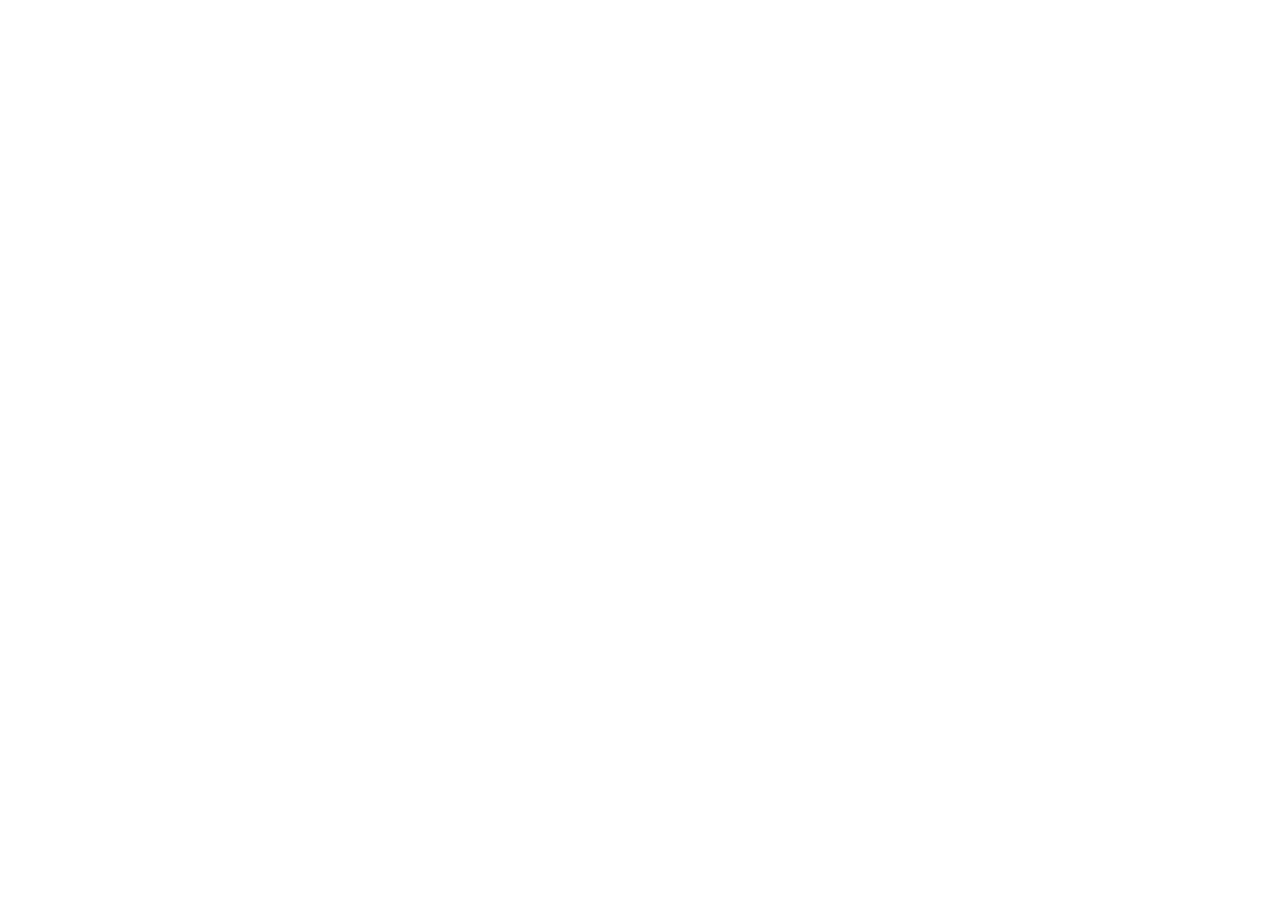
==== favoritter.html @ ee74a76b "HTML og CSS oprettet" ====
<!DOCTYPE html>
<html lang="en">

<head>
	<meta charset="UTF-8" />
	<meta name="viewport" content="width=device-width, initial-scale=1.0" />
	<title>MadGlad | Favoritter</title>
	<link rel="stylesheet" href="./assets/css/style.css" />
	<link rel="stylesheet" href="./assets/css/favoritter.css" />
	<script src="./assets/js/app.js" defer></script>
</head>

<body>

</body>

</html>
---- assets/css/style.css ----
* {
    box-sizing: border-box;
}

body {
    margin: 0;
}

/* Variable */

/* Farver */
:root {
    --darkGreen: #33522A;
    --lightGreen: #b5d2ac;
    --grey: #f0f0f0;
    --black: #000000;
    --white: #ffffff;
}


/* Layout */
:root {
    --smSpacer: 10px;
    --mdSpacer: 20px;
    --lgSpacer: 40px;
}

/* Font */
* {
    font-family: 'Arial', sans-serif;
}
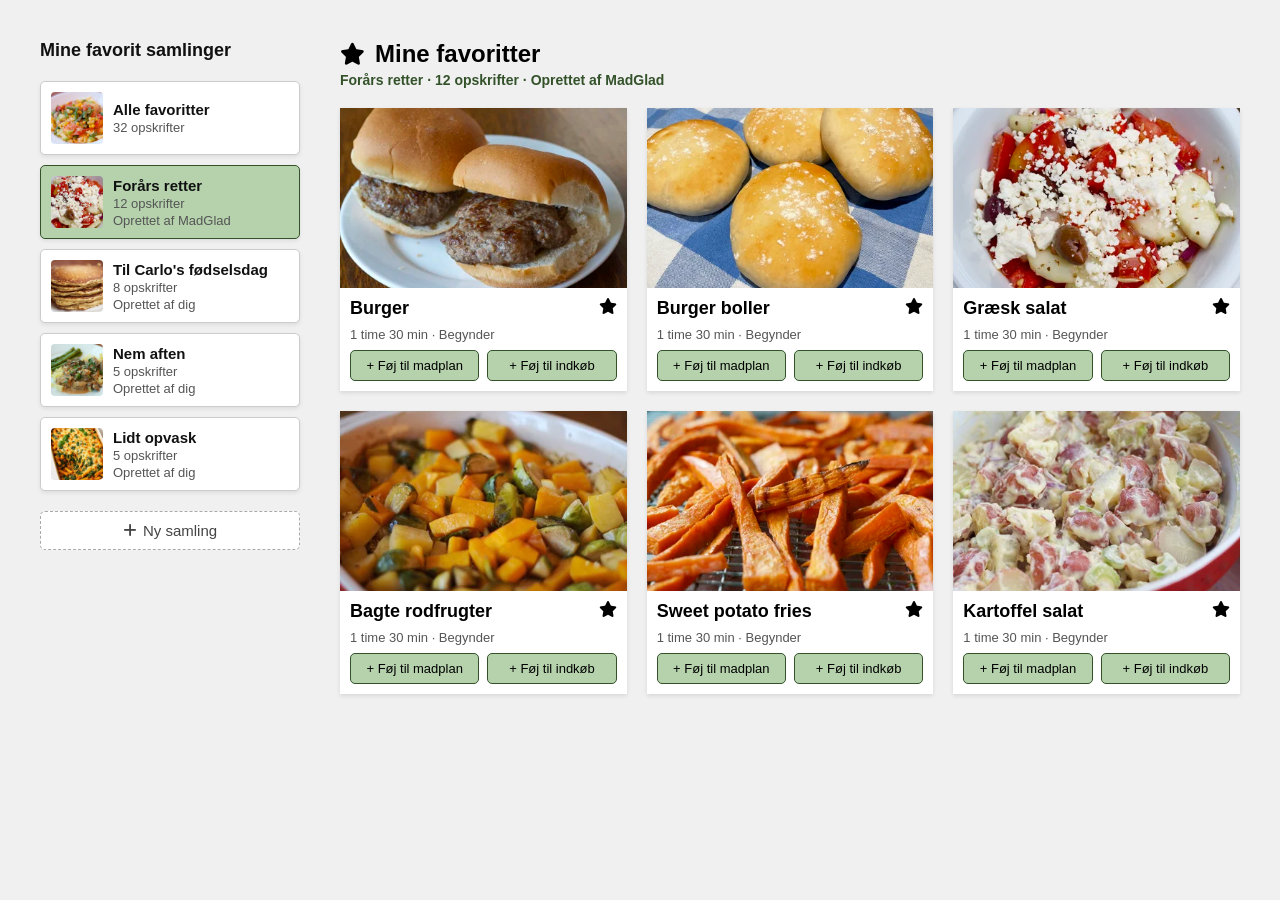
==== commit 1a8436b6: "Favoritter minus header og footer" ====
--- a/favoritter.html
+++ b/favoritter.html
@@ -5,13 +5,192 @@
 	<meta charset="UTF-8" />
 	<meta name="viewport" content="width=device-width, initial-scale=1.0" />
 	<title>MadGlad | Favoritter</title>
+
 	<link rel="stylesheet" href="./assets/css/style.css" />
 	<link rel="stylesheet" href="./assets/css/favoritter.css" />
+
+	<link rel="stylesheet" href="https://cdnjs.cloudflare.com/ajax/libs/font-awesome/6.5.0/css/all.min.css">
+
 	<script src="./assets/js/app.js" defer></script>
 </head>
 
 <body>
 
+	<main class="favoritter-page">
+
+		<!-- ───────── SIDEBAR ───────── -->
+		<aside class="sidebar">
+			<h2>Mine favorit samlinger</h2>
+
+			<div class="samling-list">
+
+				<div class="samling-card">
+					<img src="./assets/img/pasta-primavera.webp" alt="Pasta primavera" />
+					<div class="samling-info">
+						<h3>Alle favoritter</h3>
+						<p>32 opskrifter</p>
+					</div>
+				</div>
+
+				<div class="samling-card active">
+					<img src="./assets/img/greek-salad.webp" alt="Græsk salat" />
+					<div class="samling-info">
+						<h3>Forårs retter</h3>
+						<p>12 opskrifter</p>
+						<p>Oprettet af MadGlad</p>
+					</div>
+				</div>
+
+				<div class="samling-card">
+					<img src="./assets/img/low-carb-oatmeal-pancakes.webp" alt="Pandekager" />
+					<div class="samling-info">
+						<h3>Til Carlo's fødselsdag</h3>
+						<p>8 opskrifter</p>
+						<p>Oprettet af dig</p>
+					</div>
+				</div>
+
+				<div class="samling-card">
+					<img src="./assets/img/beef-stroganoff.webp" alt="Bøf stroganoff" />
+					<div class="samling-info">
+						<h3>Nem aften</h3>
+						<p>5 opskrifter</p>
+						<p>Oprettet af dig</p>
+					</div>
+				</div>
+
+				<div class="samling-card">
+					<img src="./assets/img/baked-spinach-ziti.webp" alt="Bagt pasta med spinat" />
+					<div class="samling-info">
+						<h3>Lidt opvask</h3>
+						<p>5 opskrifter</p>
+						<p>Oprettet af dig</p>
+					</div>
+				</div>
+
+				<div class="ny-samling">
+					<i class="fa-solid fa-plus"></i> Ny samling
+				</div>
+
+			</div>
+		</aside>
+
+		<!-- favoritter -->
+		<section class="main-content">
+
+			<div class="favorit-header">
+				<i class="fa-solid fa-star"></i>
+				<h2>Mine favoritter</h2>
+			</div>
+
+			<p class="samling-meta">
+				Forårs retter · 12 opskrifter · Oprettet af MadGlad
+			</p>
+
+
+			<div class="favorit-grid">
+
+				<article class="fav-card">
+					<img class="fav-card-img" src="./assets/img/stove-top-burgers.webp" alt="Burger">
+					<div class="fav-card-body">
+
+						<div class="fav-card-top">
+							<h3>Burger</h3>
+							<i class="fa-solid fa-star fav-star"></i>
+						</div>
+
+						<p class="fav-card-time">1 time 30 min · Begynder</p>
+
+						<div class="fav-card-actions">
+							<button class="fav-btn">+ Føj til madplan</button>
+							<button class="fav-btn">+ Føj til indkøb</button>
+						</div>
+
+					</div>
+				</article>
+
+				<article class="fav-card">
+					<img class="fav-card-img" src="./assets/img/fluffy-burger-buns.webp" alt="Burger boller">
+					<div class="fav-card-body">
+						<div class="fav-card-top">
+							<h3>Burger boller</h3>
+							<i class="fa-solid fa-star fav-star"></i>
+						</div>
+						<p class="fav-card-time">1 time 30 min · Begynder</p>
+						<div class="fav-card-actions">
+							<button class="fav-btn">+ Føj til madplan</button>
+							<button class="fav-btn">+ Føj til indkøb</button>
+						</div>
+					</div>
+				</article>
+
+				<article class="fav-card">
+					<img class="fav-card-img" src="./assets/img/greek-salad.webp" alt="Græsk salat">
+					<div class="fav-card-body">
+						<div class="fav-card-top">
+							<h3>Græsk salat</h3>
+							<i class="fa-solid fa-star fav-star"></i>
+						</div>
+						<p class="fav-card-time">1 time 30 min · Begynder</p>
+						<div class="fav-card-actions">
+							<button class="fav-btn">+ Føj til madplan</button>
+							<button class="fav-btn">+ Føj til indkøb</button>
+						</div>
+					</div>
+				</article>
+
+				<article class="fav-card">
+					<img class="fav-card-img" src="./assets/img/roasted-root-vegetables.webp" alt="Bagte rodfrugter">
+					<div class="fav-card-body">
+						<div class="fav-card-top">
+							<h3>Bagte rodfrugter</h3>
+							<i class="fa-solid fa-star fav-star"></i>
+						</div>
+						<p class="fav-card-time">1 time 30 min · Begynder</p>
+						<div class="fav-card-actions">
+							<button class="fav-btn">+ Føj til madplan</button>
+							<button class="fav-btn">+ Føj til indkøb</button>
+						</div>
+					</div>
+				</article>
+
+				<article class="fav-card">
+					<img class="fav-card-img" src="./assets/img/sweet-potato-fries.webp" alt="Sweet potato fries">
+					<div class="fav-card-body">
+						<div class="fav-card-top">
+							<h3>Sweet potato fries</h3>
+							<i class="fa-solid fa-star fav-star"></i>
+						</div>
+						<p class="fav-card-time">1 time 30 min · Begynder</p>
+						<div class="fav-card-actions">
+							<button class="fav-btn">+ Føj til madplan</button>
+							<button class="fav-btn">+ Føj til indkøb</button>
+						</div>
+					</div>
+				</article>
+
+				<article class="fav-card">
+					<img class="fav-card-img" src="./assets/img/potato-salad.webp" alt="Kartoffel salat">
+					<div class="fav-card-body">
+						<div class="fav-card-top">
+							<h3>Kartoffel salat</h3>
+							<i class="fa-solid fa-star fav-star"></i>
+						</div>
+						<p class="fav-card-time">1 time 30 min · Begynder</p>
+						<div class="fav-card-actions">
+							<button class="fav-btn">+ Føj til madplan</button>
+							<button class="fav-btn">+ Føj til indkøb</button>
+						</div>
+					</div>
+				</article>
+
+			</div>
+			<!-- GRID SLUT -->
+
+		</section>
+
+	</main>
+
 </body>
 
 </html>
--- a/assets/css/style.css
+++ b/assets/css/style.css
@@ -6,7 +6,7 @@
     margin: 0;
 }
 
-/* Variable */
+/* Global styling */
 
 /* Farver */
 :root {
@@ -15,6 +15,8 @@
     --grey: #f0f0f0;
     --black: #000000;
     --white: #ffffff;
+
+    background-color: var(--grey);
 }
 
 
@@ -25,7 +27,144 @@
     --lgSpacer: 40px;
 }
 
-/* Font */
+/* Font*/
 * {
     font-family: 'Arial', sans-serif;
+}
+
+
+
+
+/* Global navigation */
+nav {
+    display: flex;
+    justify-content: space-between;
+    align-items: center;
+    padding: var(--mdSpacer);
+    background-color: var(--darkGreen);
+    z-index: 1000;
+    position: sticky;
+    top: 0;
+
+    * {
+        color: var(--white);
+    }
+
+    ul,
+    div {
+        list-style: none;
+        display: flex;
+        align-items: center;
+        gap: var(--mdSpacer);
+        margin: 0;
+        padding: 0;
+
+        a {
+            color: var(--white);
+            text-decoration: none;
+
+        }
+
+        a:hover {
+            color: var(--lightGreen);
+            transition: color 0.3s ease;
+
+        }
+
+        a i {
+            color: inherit;
+            /* https://www.w3schools.com/cssref/css_inherit.php */
+            /* Gør sådan at ikonerne også skifter farve samtidig med teksten */
+        }
+
+
+        .logo {
+            font-weight: bold;
+            font-size: 1.5rem;
+        }
+
+        .fa-solid {
+            font-size: 0.75rem;
+        }
+
+        input {
+            padding: var(--smSpacer);
+            border: none;
+            border-radius: 20px;
+            width: 300px;
+        }
+
+    }
+
+
+    /* Dropdown */
+    .dropdown {
+        position: relative;
+    }
+
+
+    /* Skjul drowdown som standard */
+    .dropdown-menu {
+        display: none;
+        position: absolute;
+        top: 100%;
+        background-color: var(--darkGreen);
+
+
+
+
+        li a {
+            display: block;
+            padding: 10px 15px;
+            color: var(--white);
+        }
+
+        li a:hover {
+            background-color: var(--lightGreen);
+            color: var(--black);
+
+        }
+    }
+
+
+    /* Aktiv dropdown*/
+    /* Når dropdown har class aktiv, så skal dropdown vises */
+    .dropdown.active .dropdown-menu {
+        display: block;
+    }
+}
+
+hr {
+    padding: 0;
+    margin: 0;
+}
+
+.opskrifter-menu {
+    min-width: 220px;
+}
+
+.min-side-menu {
+    right: 0;
+    left: auto;
+    min-width: none;
+}
+
+
+/* Søgefelt */
+.search-box {
+    position: relative;
+    display: flex;
+    align-items: center;
+
+    /* Iindsætter forstørrelsesglasset i søgefeltet */
+    i {
+        position: absolute;
+        right: 12px;
+        color: var(--black);
+    }
+
+    /* Input tekstfarve skal være sort */
+    input {
+        color: var(--black);
+    }
 }
--- a/assets/css/favoritter.css
+++ b/assets/css/favoritter.css
@@ -0,0 +1,239 @@
+* {
+    box-sizing: border-box;
+    font-family: Arial, sans-serif;
+}
+
+body {
+    margin: 0 40px;
+    background-color: #f0f0f0;
+}
+
+/* Variabler */
+:root {
+    --darkGreen: #33522A;
+    --lightGreen: #b5d2ac;
+    --grey: #f0f0f0;
+    --white: #ffffff;
+
+    --smSpacer: 10px;
+    --mdSpacer: 20px;
+    --lgSpacer: 40px;
+}
+
+/* Typography */
+p {
+    font-size: 16px;
+}
+
+h2 {
+    font-size: 24px;
+}
+
+h3 {
+    font-size: 18px;
+    margin: 0;
+}
+
+img {
+    max-width: 100%;
+    display: block;
+}
+
+/* layout */
+
+.favoritter-page {
+    display: grid;
+    grid-template-columns: 260px 1fr;
+    gap: var(--lgSpacer);
+    align-items: start;
+}
+
+/* sidebar samlinger */
+
+.sidebar {
+    padding-top: var(--lgSpacer);
+}
+
+.sidebar h2 {
+    font-size: 18px;
+    margin: 0 0 var(--mdSpacer) 0;
+    color: #111;
+}
+
+.samling-list {
+    display: flex;
+    flex-direction: column;
+    gap: var(--smSpacer);
+}
+
+.samling-card {
+    display: flex;
+    align-items: center;
+    gap: var(--smSpacer);
+    background: var(--white);
+    border: 1px solid #ccc;
+    border-radius: 5px;
+    padding: var(--smSpacer);
+    cursor: pointer;
+    box-shadow: 0 2px 4px rgba(0, 0, 0, 0.08);
+    transition: background 0.15s;
+}
+
+.samling-card:hover {
+    background: #e8f0e5;
+}
+
+.samling-card.active {
+    background: var(--lightGreen);
+    border-color: var(--darkGreen);
+}
+
+.samling-card img {
+    width: 52px;
+    height: 52px;
+    object-fit: cover;
+    border-radius: 4px;
+    flex-shrink: 0;
+}
+
+.samling-info {
+    display: flex;
+    flex-direction: column;
+    gap: 2px;
+}
+
+/* samling text */
+.samling-info h3 {
+    font-size: 15px;
+    color: #111;
+    margin: 0;
+}
+
+.samling-info p {
+    font-size: 13px;
+    color: #555;
+    margin: 0;
+}
+
+/* ny samling knap */
+.ny-samling {
+    display: flex;
+    align-items: center;
+    justify-content: center;
+    gap: 6px;
+    background: var(--white);
+    border: 1px dashed #aaa;
+    border-radius: 5px;
+    padding: var(--smSpacer);
+    cursor: pointer;
+    font-size: 15px;
+    color: #444;
+    margin-top: var(--smSpacer);
+    transition: background 0.15s, color 0.15s;
+}
+
+.ny-samling:hover {
+    background: #e8f0e5;
+    color: var(--darkGreen);
+}
+
+
+/* top favorit */
+
+.main-content {
+    min-width: 0;
+}
+
+.favorit-header {
+    display: flex;
+    align-items: center;
+    gap: 10px;
+    padding: var(--lgSpacer) 0 4px 0;
+}
+
+.favorit-header h2 {
+    margin: 0;
+    font-size: 24px;
+}
+
+.favorit-header i {
+    font-size: 22px;
+}
+
+.samling-meta {
+    font-size: 14px;
+    color: var(--darkGreen);
+    font-weight: bold;
+    margin: 0 0 var(--mdSpacer) 0;
+}
+
+
+/* favorit cards */
+
+.favorit-grid {
+    display: grid;
+    grid-template-columns: repeat(3, 1fr);
+    gap: var(--mdSpacer);
+}
+
+
+.fav-card {
+    background: var(--white);
+    overflow: hidden;
+    box-shadow: 0 2px 4px rgba(0, 0, 0, 0.1);
+    display: flex;
+    flex-direction: column;
+}
+
+.fav-card-img {
+    width: 100%;
+    height: 180px;
+    object-fit: cover;
+}
+
+.fav-card-body {
+    padding: var(--smSpacer);
+    display: flex;
+    flex-direction: column;
+    gap: 8px;
+    flex: 1;
+}
+
+.fav-card-top {
+    display: flex;
+    justify-content: space-between;
+    align-items: flex-start;
+}
+
+.fav-card-time {
+    font-size: 13px;
+    color: #555;
+    margin: 0;
+}
+
+.fav-star {
+    font-size: 16px;
+    cursor: pointer;
+}
+
+/* favorit buttons */
+.fav-card-actions {
+    display: flex;
+    gap: 8px;
+    margin-top: auto;
+}
+
+.fav-btn {
+    flex: 1;
+    padding: 7px 4px;
+    border-radius: 5px;
+    border: 1px solid var(--darkGreen);
+    background: var(--lightGreen);
+    font-size: 13px;
+    cursor: pointer;
+}
+
+.fav-btn:hover {
+    background: var(--darkGreen);
+    color: white;
+}
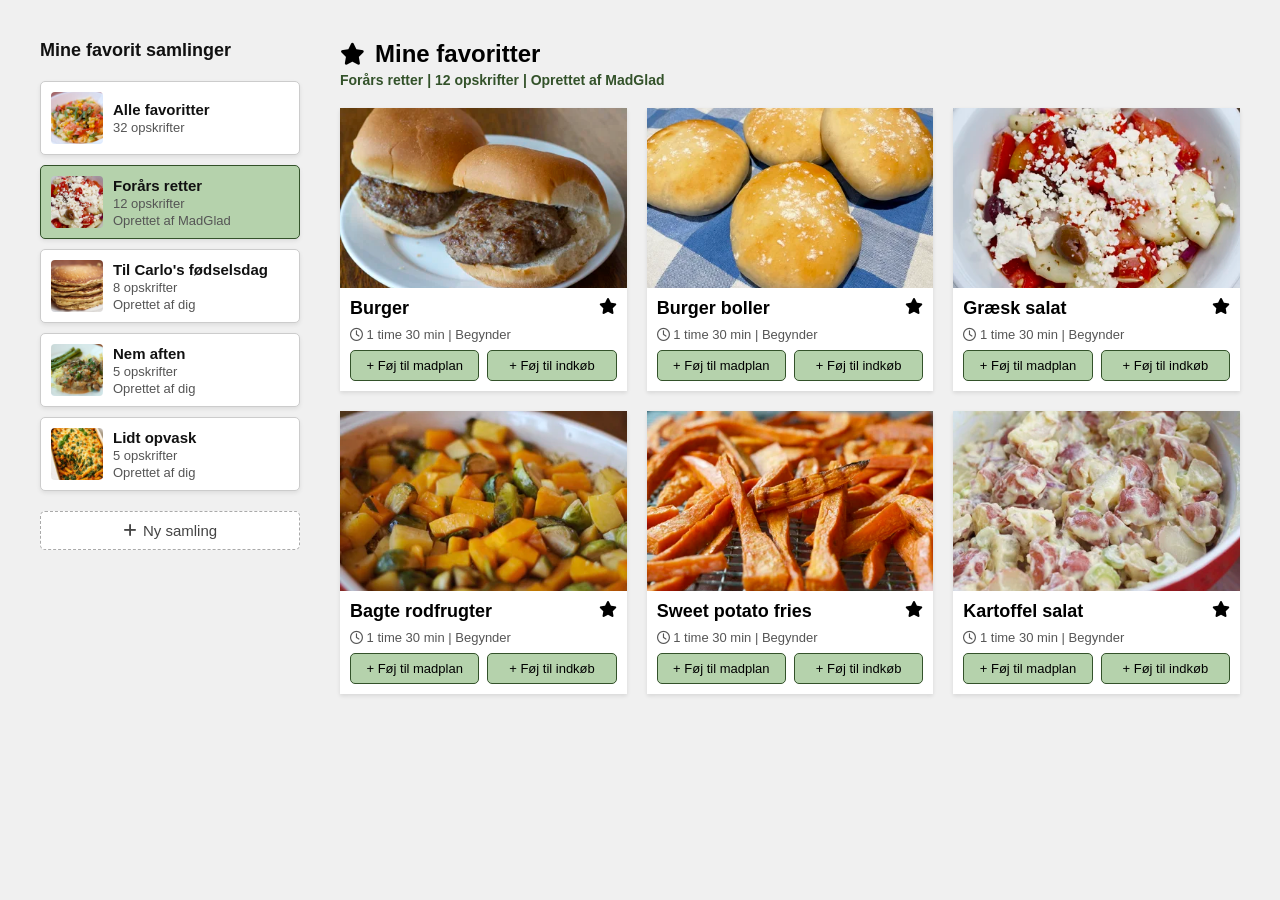
==== commit 5906fc38: "små ændringer" ====
--- a/favoritter.html
+++ b/favoritter.html
@@ -84,7 +84,7 @@
 			</div>
 
 			<p class="samling-meta">
-				Forårs retter · 12 opskrifter · Oprettet af MadGlad
+				Forårs retter | 12 opskrifter | Oprettet af MadGlad
 			</p>
 
 
@@ -99,7 +99,7 @@
 							<i class="fa-solid fa-star fav-star"></i>
 						</div>
 
-						<p class="fav-card-time">1 time 30 min · Begynder</p>
+						<p class="fav-card-time"><i class="fa-regular fa-clock"></i> 1 time 30 min | Begynder</p>
 
 						<div class="fav-card-actions">
 							<button class="fav-btn">+ Føj til madplan</button>
@@ -116,7 +116,7 @@
 							<h3>Burger boller</h3>
 							<i class="fa-solid fa-star fav-star"></i>
 						</div>
-						<p class="fav-card-time">1 time 30 min · Begynder</p>
+						<p class="fav-card-time"><i class="fa-regular fa-clock"></i> 1 time 30 min | Begynder</p>
 						<div class="fav-card-actions">
 							<button class="fav-btn">+ Føj til madplan</button>
 							<button class="fav-btn">+ Føj til indkøb</button>
@@ -131,7 +131,7 @@
 							<h3>Græsk salat</h3>
 							<i class="fa-solid fa-star fav-star"></i>
 						</div>
-						<p class="fav-card-time">1 time 30 min · Begynder</p>
+						<p class="fav-card-time"><i class="fa-regular fa-clock"></i> 1 time 30 min | Begynder</p>
 						<div class="fav-card-actions">
 							<button class="fav-btn">+ Føj til madplan</button>
 							<button class="fav-btn">+ Føj til indkøb</button>
@@ -146,7 +146,7 @@
 							<h3>Bagte rodfrugter</h3>
 							<i class="fa-solid fa-star fav-star"></i>
 						</div>
-						<p class="fav-card-time">1 time 30 min · Begynder</p>
+						<p class="fav-card-time"><i class="fa-regular fa-clock"></i> 1 time 30 min | Begynder</p>
 						<div class="fav-card-actions">
 							<button class="fav-btn">+ Føj til madplan</button>
 							<button class="fav-btn">+ Føj til indkøb</button>
@@ -161,7 +161,7 @@
 							<h3>Sweet potato fries</h3>
 							<i class="fa-solid fa-star fav-star"></i>
 						</div>
-						<p class="fav-card-time">1 time 30 min · Begynder</p>
+						<p class="fav-card-time"><i class="fa-regular fa-clock"></i> 1 time 30 min | Begynder</p>
 						<div class="fav-card-actions">
 							<button class="fav-btn">+ Føj til madplan</button>
 							<button class="fav-btn">+ Føj til indkøb</button>
@@ -176,7 +176,7 @@
 							<h3>Kartoffel salat</h3>
 							<i class="fa-solid fa-star fav-star"></i>
 						</div>
-						<p class="fav-card-time">1 time 30 min · Begynder</p>
+						<p class="fav-card-time"><i class="fa-regular fa-clock"></i> 1 time 30 min | Begynder</p>
 						<div class="fav-card-actions">
 							<button class="fav-btn">+ Føj til madplan</button>
 							<button class="fav-btn">+ Føj til indkøb</button>
@@ -185,7 +185,7 @@
 				</article>
 
 			</div>
-			<!-- GRID SLUT -->
+
 
 		</section>
 
--- a/assets/css/style.css
+++ b/assets/css/style.css
@@ -1,22 +1,36 @@
 * {
     box-sizing: border-box;
+    margin: 0;
 }
 
 body {
     margin: 0;
+    background-color: var(--grey);
 }
 
 /* Global styling */
 
-/* Farver */
 :root {
+    /* Farver */
     --darkGreen: #33522A;
     --lightGreen: #b5d2ac;
     --grey: #f0f0f0;
+    --shadowGrey: #888888;
     --black: #000000;
     --white: #ffffff;
 
+    /* Effekter */
+    --shadowCards: 4px 4px 8px var(--shadowGrey);
+    --shadowButton: 2px 2px 2px var(--shadowGrey);
+    --transitionHover: background-color 0.3s ease, color 0.3s ease, transform 0.3s ease;
+    --scaleHover: scale(1.05);
+
     background-color: var(--grey);
+
+    main a {
+        color: var(--black);
+        text-decoration: none;
+    }
 }
 
 
@@ -40,11 +54,12 @@
     display: flex;
     justify-content: space-between;
     align-items: center;
-    padding: var(--mdSpacer);
+    padding: var(--mdSpacer) var(--lgSpacer);
     background-color: var(--darkGreen);
     z-index: 1000;
     position: sticky;
     top: 0;
+    box-shadow: 0 2px 10px var(--black);
 
     * {
         color: var(--white);
@@ -67,7 +82,7 @@
 
         a:hover {
             color: var(--lightGreen);
-            transition: color 0.3s ease;
+            transition: background-color 0.3s ease, color 0.3s ease;
 
         }
 
@@ -97,11 +112,10 @@
     }
 
 
-    /* Dropdown */
+    /* Dropdown styling */
     .dropdown {
         position: relative;
     }
-
 
     /* Skjul drowdown som standard */
     .dropdown-menu {
@@ -110,22 +124,27 @@
         top: 100%;
         background-color: var(--darkGreen);
 
-
-
-
+        /* Linje mellem punkter i drop downs */
+        .dropdown-divider {
+            height: 1px;
+            background-color: var(--white);
+
+        }
+
+        /* Dropdown-elementer */
         li a {
             display: block;
-            padding: 10px 15px;
+            padding: var(--smSpacer);
             color: var(--white);
         }
 
+        /* Hover-effekt for dropdown-elementer */
         li a:hover {
             background-color: var(--lightGreen);
             color: var(--black);
 
         }
     }
-
 
     /* Aktiv dropdown*/
     /* Når dropdown har class aktiv, så skal dropdown vises */
@@ -134,20 +153,18 @@
     }
 }
 
-hr {
-    padding: 0;
-    margin: 0;
-}
-
+/* Opskrift dropdown */
 .opskrifter-menu {
     min-width: 220px;
 }
 
+/* Min side dropdown */
 .min-side-menu {
     right: 0;
     left: auto;
     min-width: none;
 }
+
 
 
 /* Søgefelt */
@@ -156,7 +173,7 @@
     display: flex;
     align-items: center;
 
-    /* Iindsætter forstørrelsesglasset i søgefeltet */
+    /* Indsætter forstørrelsesglasset i højre side af søgefeltet */
     i {
         position: absolute;
         right: 12px;
@@ -167,4 +184,47 @@
     input {
         color: var(--black);
     }
+}
+
+
+/* FOOTER */
+footer {
+    background-color: var(--darkGreen);
+    color: var(--white);
+    padding: var(--lgSpacer);
+    display: flex;
+    justify-content: space-between;
+    align-items: end;
+
+
+    .nyhedsbrev {
+        width: 400px;
+        display: flex;
+        flex-direction: column;
+        gap: var(--smSpacer);
+
+        input {
+            padding: var(--smSpacer);
+        }
+
+        .nyhedsbrev-btn {
+            background-color: var(--lightGreen);
+            width: 200px;
+            border: none;
+            border-radius: 8px;
+            font-weight: bold;
+            box-shadow: 2px 2px 4px var(--black);
+            cursor: pointer;
+        }
+
+        .nyhedsbrev-btn:hover {
+            transform: var(--scaleHover);
+            text-decoration: underline;
+        }
+    }
+
+    .socialMedia i {
+        color: var(--white);
+        font-size: 1.5rem;
+    }
 }
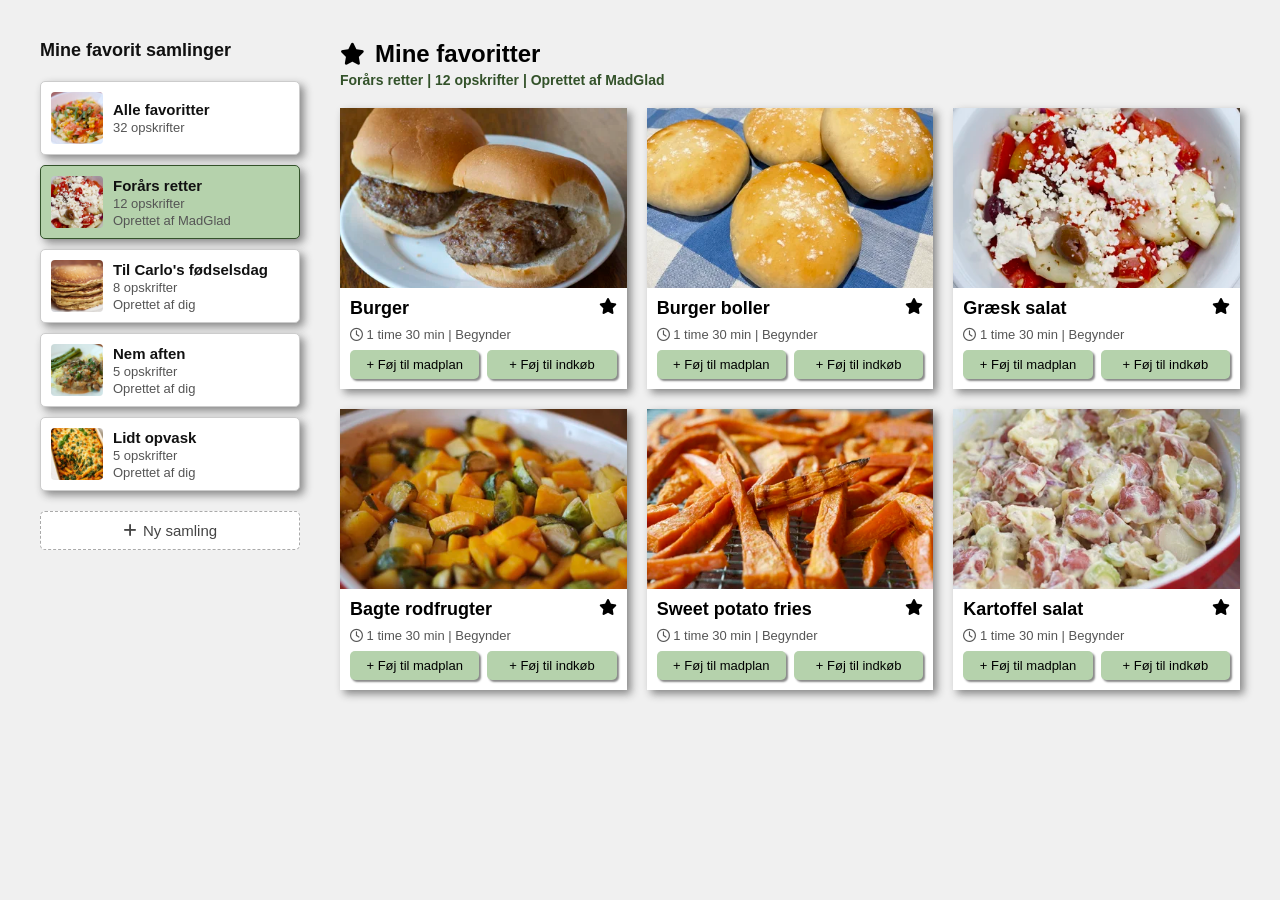
==== commit e589f7b8: "TEST Klikbare opskrifter, samt andre små ændringer" ====
--- a/favoritter.html
+++ b/favoritter.html
@@ -18,7 +18,7 @@
 
 	<main class="favoritter-page">
 
-		<!-- ───────── SIDEBAR ───────── -->
+		<!-- sidebar -->
 		<aside class="sidebar">
 			<h2>Mine favorit samlinger</h2>
 
@@ -87,28 +87,29 @@
 				Forårs retter | 12 opskrifter | Oprettet af MadGlad
 			</p>
 
-
-			<div class="favorit-grid">
-
-				<article class="fav-card">
-					<img class="fav-card-img" src="./assets/img/stove-top-burgers.webp" alt="Burger">
-					<div class="fav-card-body">
-
-						<div class="fav-card-top">
-							<h3>Burger</h3>
-							<i class="fa-solid fa-star fav-star"></i>
-						</div>
-
-						<p class="fav-card-time"><i class="fa-regular fa-clock"></i> 1 time 30 min | Begynder</p>
-
-						<div class="fav-card-actions">
-							<button class="fav-btn">+ Føj til madplan</button>
-							<button class="fav-btn">+ Føj til indkøb</button>
-						</div>
-
-					</div>
-				</article>
-
+			<a href="./opskrift.html" class="opskrift-card-favoritter">
+				<div class="favorit-grid">
+					<article class="fav-card">
+						<img class="fav-card-img" src="./assets/img/stove-top-burgers.webp" alt="Burger">
+						<div class="fav-card-body">
+
+							<div class="fav-card-top">
+								<h3>Burger</h3>
+								<i class="fa-solid fa-star fav-star"></i>
+							</div>
+
+							<p class="fav-card-time"><i class="fa-regular fa-clock"></i> 1 time 30 min | Begynder</p>
+
+							<div class="fav-card-actions">
+								<button class="fav-btn">+ Føj til madplan</button>
+								<button class="fav-btn">+ Føj til indkøb</button>
+							</div>
+
+						</div>
+					</article>
+			</a>
+
+			<a href="./opskrift.html" class="opskrift-card-favoritter">
 				<article class="fav-card">
 					<img class="fav-card-img" src="./assets/img/fluffy-burger-buns.webp" alt="Burger boller">
 					<div class="fav-card-body">
@@ -123,6 +124,8 @@
 						</div>
 					</div>
 				</article>
+			</a>
+			<a href="./opskrift.html" class="opskrift-card-favoritter">
 
 				<article class="fav-card">
 					<img class="fav-card-img" src="./assets/img/greek-salad.webp" alt="Græsk salat">
@@ -138,7 +141,9 @@
 						</div>
 					</div>
 				</article>
-
+			</a>
+
+			<a href="./opskrift.html" class="opskrift-card-favoritter">
 				<article class="fav-card">
 					<img class="fav-card-img" src="./assets/img/roasted-root-vegetables.webp" alt="Bagte rodfrugter">
 					<div class="fav-card-body">
@@ -153,6 +158,9 @@
 						</div>
 					</div>
 				</article>
+			</a>
+
+			<a href="./opskrift.html" class="opskrift-card-favoritter">
 
 				<article class="fav-card">
 					<img class="fav-card-img" src="./assets/img/sweet-potato-fries.webp" alt="Sweet potato fries">
@@ -168,6 +176,9 @@
 						</div>
 					</div>
 				</article>
+			</a>
+
+			<a href="./opskrift.html" class="opskrift-card-favoritter">
 
 				<article class="fav-card">
 					<img class="fav-card-img" src="./assets/img/potato-salad.webp" alt="Kartoffel salat">
@@ -184,11 +195,9 @@
 					</div>
 				</article>
 
-			</div>
-
-
+				</div>
+			</a>
 		</section>
-
 	</main>
 
 </body>
--- a/assets/css/favoritter.css
+++ b/assets/css/favoritter.css
@@ -75,12 +75,14 @@
     border-radius: 5px;
     padding: var(--smSpacer);
     cursor: pointer;
-    box-shadow: 0 2px 4px rgba(0, 0, 0, 0.08);
-    transition: background 0.15s;
+    box-shadow: var(--shadowCards);
+    transition: var(--transitionHover);
 }
 
 .samling-card:hover {
     background: #e8f0e5;
+    transform: var(--scaleHover);
+    transition: var(--transitionHover);
 }
 
 .samling-card.active {
@@ -176,13 +178,20 @@
     gap: var(--mdSpacer);
 }
 
+/* favorit card hover */
+.fav-card:hover {
+    transform: var(--scaleHover);
+    transition: var(--transitionHover);
+
+}
 
 .fav-card {
     background: var(--white);
     overflow: hidden;
-    box-shadow: 0 2px 4px rgba(0, 0, 0, 0.1);
-    display: flex;
-    flex-direction: column;
+    box-shadow: var(--shadowCards);
+    display: flex;
+    flex-direction: column;
+    cursor: pointer;
 }
 
 .fav-card-img {
@@ -221,16 +230,18 @@
     display: flex;
     gap: 8px;
     margin-top: auto;
+
 }
 
 .fav-btn {
     flex: 1;
     padding: 7px 4px;
     border-radius: 5px;
-    border: 1px solid var(--darkGreen);
+    box-shadow: var(--shadowButton);
     background: var(--lightGreen);
     font-size: 13px;
     cursor: pointer;
+    border: none;
 }
 
 .fav-btn:hover {
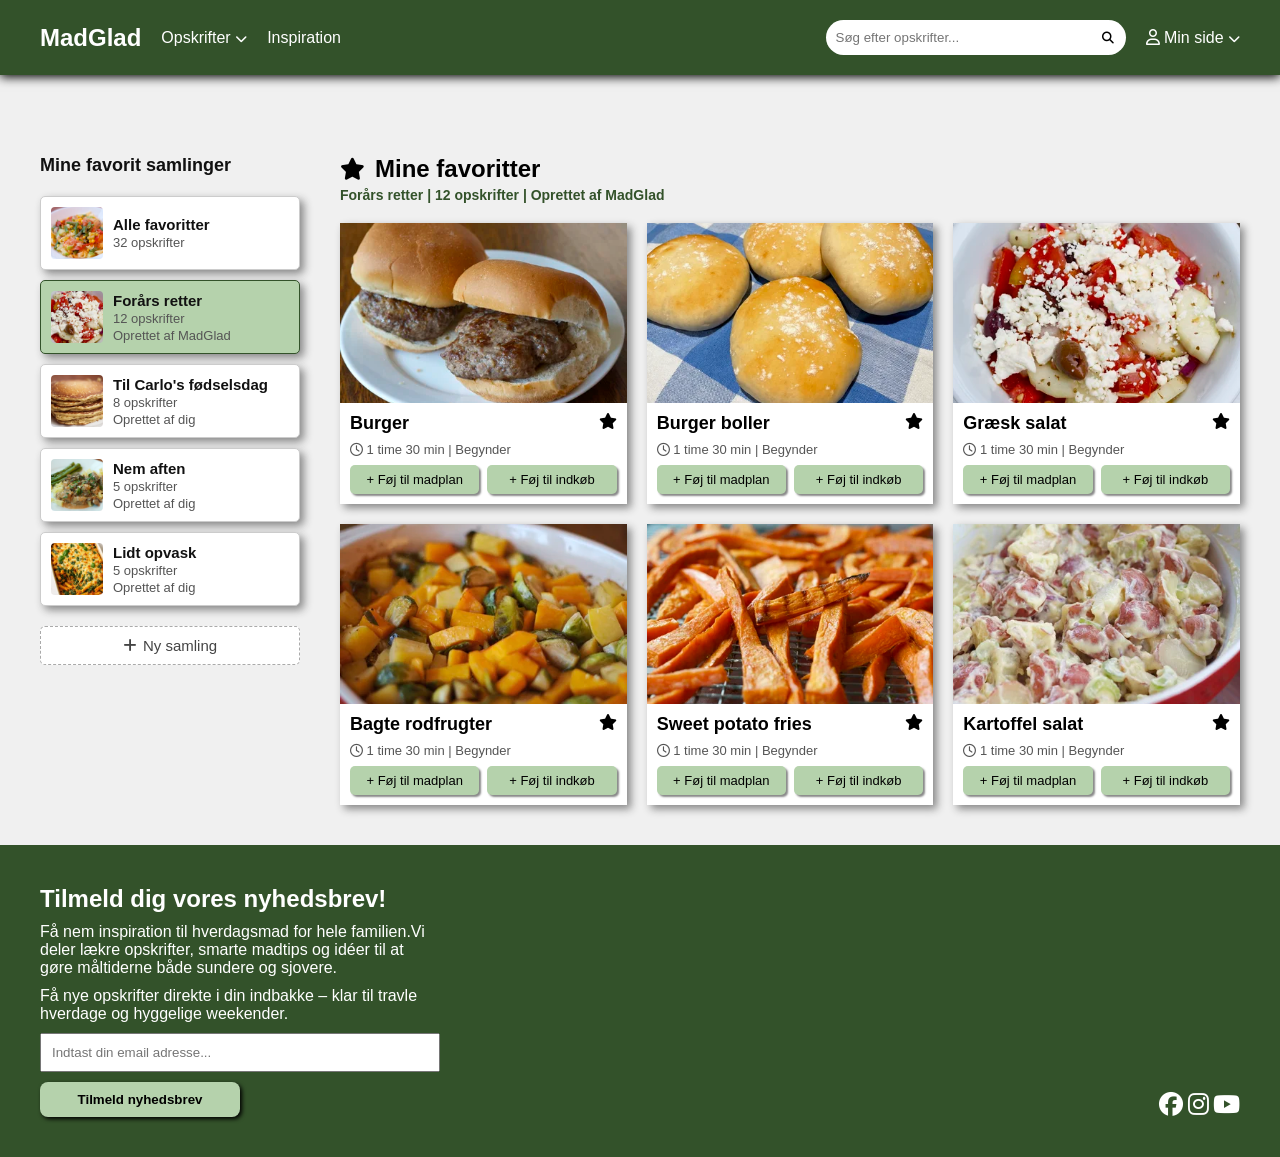
==== commit 18271c09: "fav + madplan footer og header" ====
--- a/favoritter.html
+++ b/favoritter.html
@@ -15,7 +15,59 @@
 </head>
 
 <body>
-
+	<nav>
+		<ul>
+			<li class="logo"><a href="./index.html">MadGlad</a></li>
+
+			<!-- OPSKRIFTER -->
+			<li class="dropdown">
+				<a href="#" id="opskrifterBtn">
+					Opskrifter <i class="fa-solid fa-chevron-down"></i>
+				</a>
+
+				<ul class="dropdown-menu opskrifter-menu">
+					<li><a href="#">Alle opskrifter</a></li>
+					<div class="dropdown-divider"></div>
+					<li><a href="#">Morgenmad & Brunch</a></li>
+					<div class="dropdown-divider"></div>
+					<li><a href="#">Frokost & Madpakke</a></li>
+					<div class="dropdown-divider"></div>
+					<li><a href="#">Hovedretter / Aftensmad</a></li>
+					<div class="dropdown-divider"></div>
+					<li><a href="#">Desserter</a></li>
+					<div class="dropdown-divider"></div>
+					<li><a href="#">Snacks & Småretter</a></li>
+					<div class="dropdown-divider"></div>
+					<li><a href="#">Brød</a></li>
+					<div class="dropdown-divider"></div>
+					<li><a href="#">Drikke</a></li>
+				</ul>
+			</li>
+
+			<li><a href="./inspiration.html">Inspiration</a></li>
+		</ul>
+
+		<div class="dropdown">
+
+			<div class="search-box">
+				<input type="text" placeholder="Søg efter opskrifter..." />
+				<i class="fa-solid fa-magnifying-glass"></i>
+			</div>
+
+			<a href="#" id="minSideBtn">
+				<i class="fa-regular fa-user"></i> Min side
+				<i class="fa-solid fa-chevron-down"></i>
+			</a>
+
+			<ul class="dropdown-menu min-side-menu">
+				<li><a href="./favoritter.html"><i class="fa-solid fa-star"></i> Favoritter</a></li>
+				<div class="dropdown-divider"></div>
+				<li><a href="./madplan.html"><i class="fa-solid fa-calendar"></i> Madplan</a></li>
+				<div class="dropdown-divider"></div>
+				<li><a href="#"><i class="fa-solid fa-list"></i> Indkøbsliste</a></li>
+			</ul>
+		</div>
+	</nav>
 	<main class="favoritter-page">
 
 		<!-- sidebar -->
@@ -199,6 +251,29 @@
 			</a>
 		</section>
 	</main>
+	<!-- FOOTER -->
+	<footer>
+		<section class="nyhedsbrev">
+
+			<h2>Tilmeld dig vores nyhedsbrev!</h2>
+			<p>Få nem inspiration til hverdagsmad for hele familien.Vi deler lækre
+				opskrifter, smarte madtips og idéer til at gøre måltiderne både sundere og sjovere.
+			</p>
+			<p>
+				Få nye opskrifter direkte i din indbakke – klar til travle hverdage og hyggelige weekender.</p>
+
+
+			<input type="email" name="email" class="nyhedsbrev-email" placeholder="Indtast din email adresse..."
+				required>
+			<input type="button" value="Tilmeld nyhedsbrev" class="nyhedsbrev-btn">
+
+		</section>
+		<section class="socialMedia">
+			<a href="#"><i class="fa-brands fa-facebook"></i></a>
+			<a href="#"><i class="fa-brands fa-instagram"></i></a>
+			<a href="#"><i class="fa-brands fa-youtube"></i></a>
+		</section>
+	</footer>
 
 </body>
 
--- a/assets/css/style.css
+++ b/assets/css/style.css
@@ -44,6 +44,28 @@
 /* Font*/
 * {
     font-family: 'Arial', sans-serif;
+}
+
+/* Clickable Cards */
+.clickable-card {
+    position: relative;
+    cursor: pointer;
+}
+
+.clickable-card .favoriteStar {
+    position: relative;
+    z-index: 2; /* keep star interactive */
+    cursor: pointer;
+}
+
+.stretched-link::after {
+    position: absolute;
+    top: 0;
+    right: 0;
+    bottom: 0;
+    left: 0;
+    z-index: 1;
+    content: "";
 }
 
 
--- a/assets/css/favoritter.css
+++ b/assets/css/favoritter.css
@@ -4,7 +4,7 @@
 }
 
 body {
-    margin: 0 40px;
+
     background-color: #f0f0f0;
 }
 
@@ -40,6 +40,12 @@
 }
 
 /* layout */
+
+main {
+    margin: var(--lgSpacer);
+
+}
+
 
 .favoritter-page {
     display: grid;
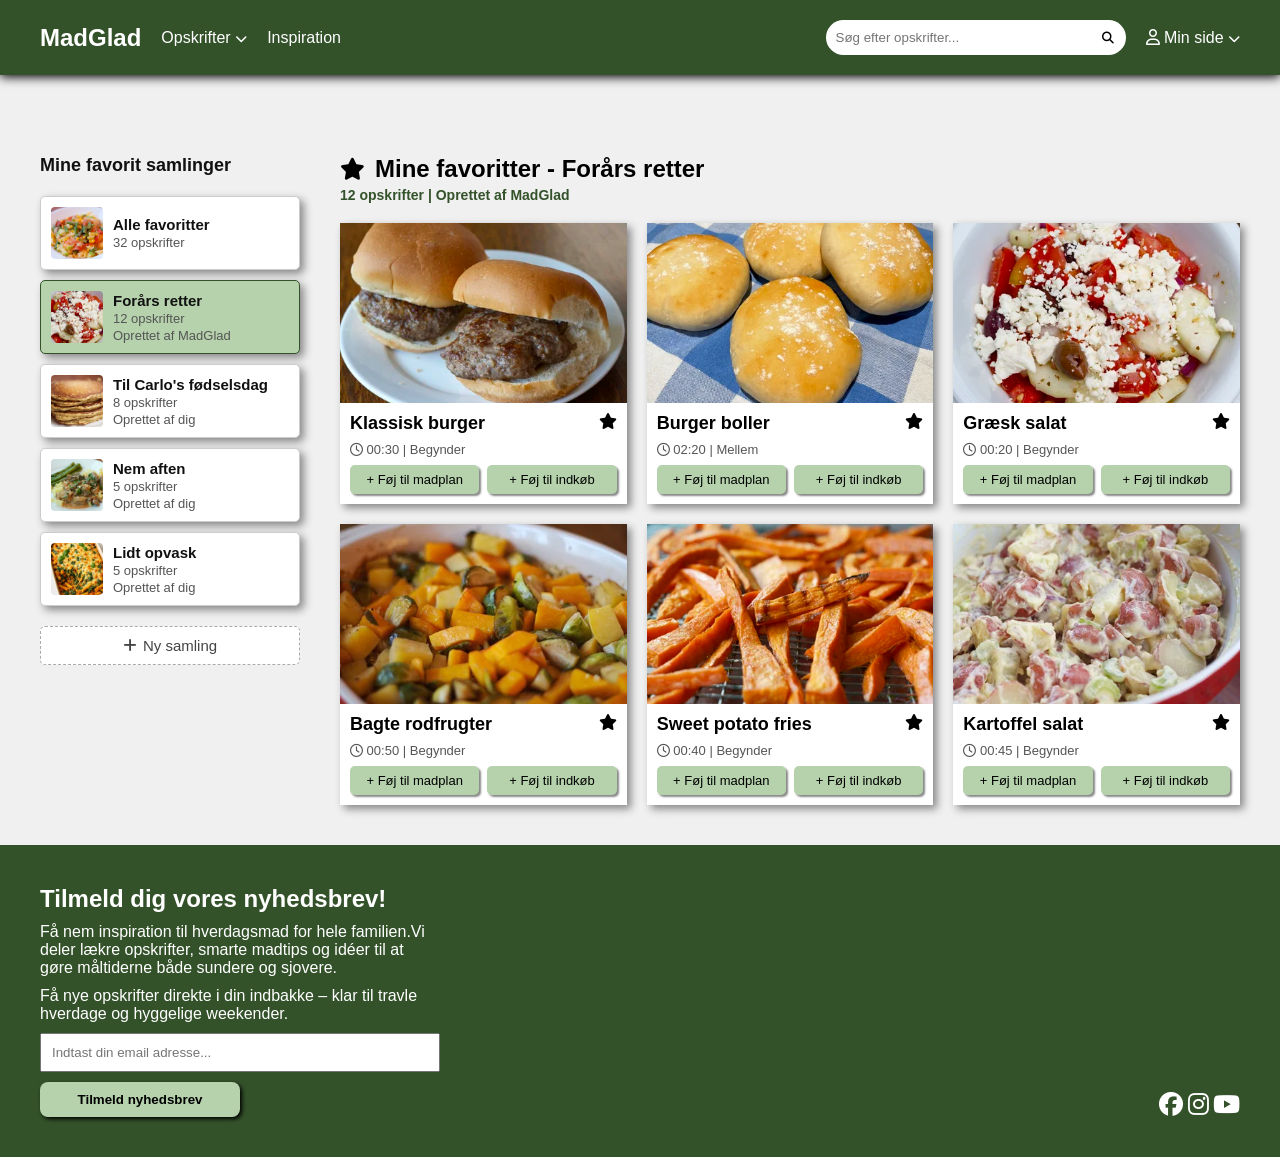
==== commit 69e191ac: "Update" ====
--- a/favoritter.html
+++ b/favoritter.html
@@ -15,6 +15,7 @@
 </head>
 
 <body>
+	<!-- Navigation -->
 	<nav>
 		<ul>
 			<li class="logo"><a href="./index.html">MadGlad</a></li>
@@ -25,22 +26,23 @@
 					Opskrifter <i class="fa-solid fa-chevron-down"></i>
 				</a>
 
+				<!-- Drowdown menu med vores valgte kategorier og det id de har i wordpress, så vi kan lytte efter click og hente de rigtige opskrifter -->
 				<ul class="dropdown-menu opskrifter-menu">
-					<li><a href="#">Alle opskrifter</a></li>
-					<div class="dropdown-divider"></div>
-					<li><a href="#">Morgenmad & Brunch</a></li>
-					<div class="dropdown-divider"></div>
-					<li><a href="#">Frokost & Madpakke</a></li>
-					<div class="dropdown-divider"></div>
-					<li><a href="#">Hovedretter / Aftensmad</a></li>
-					<div class="dropdown-divider"></div>
-					<li><a href="#">Desserter</a></li>
-					<div class="dropdown-divider"></div>
-					<li><a href="#">Snacks & Småretter</a></li>
-					<div class="dropdown-divider"></div>
-					<li><a href="#">Brød</a></li>
-					<div class="dropdown-divider"></div>
-					<li><a href="#">Drikke</a></li>
+					<li><a href="../opskrifter.html?category=57">Alle opskrifter</a></li>
+					<div class="dropdown-divider"></div>
+					<li><a href="../opskrifter.html?category=58">Morgenmad & Brunch</a></li>
+					<div class="dropdown-divider"></div>
+					<li><a href="../opskrifter.html?category=59">Frokost & Madpakke</a></li>
+					<div class="dropdown-divider"></div>
+					<li><a href="../opskrifter.html?category=60">Hovedretter / Aftensmad</a></li>
+					<div class="dropdown-divider"></div>
+					<li><a href="../opskrifter.html?category=63">Desserter</a></li>
+					<div class="dropdown-divider"></div>
+					<li><a href="../opskrifter.html?category=61">Snacks & Småretter</a></li>
+					<div class="dropdown-divider"></div>
+					<li><a href="../opskrifter.html?category=62">Brød</a></li>
+					<div class="dropdown-divider"></div>
+					<li><a href="../opskrifter.html?category=64">Drikke</a></li>
 				</ul>
 			</li>
 
@@ -68,6 +70,7 @@
 			</ul>
 		</div>
 	</nav>
+
 	<main class="favoritter-page">
 
 		<!-- sidebar -->
@@ -132,25 +135,25 @@
 
 			<div class="favorit-header">
 				<i class="fa-solid fa-star"></i>
-				<h2>Mine favoritter</h2>
+				<h2>Mine favoritter - Forårs retter</h2>
 			</div>
 
 			<p class="samling-meta">
-				Forårs retter | 12 opskrifter | Oprettet af MadGlad
+				12 opskrifter | Oprettet af MadGlad
 			</p>
 
-			<a href="./opskrift.html" class="opskrift-card-favoritter">
+			<a href="./opskrift.html?id=252" class="opskrift-card-favoritter">
 				<div class="favorit-grid">
 					<article class="fav-card">
 						<img class="fav-card-img" src="./assets/img/stove-top-burgers.webp" alt="Burger">
 						<div class="fav-card-body">
 
 							<div class="fav-card-top">
-								<h3>Burger</h3>
+								<h3>Klassisk burger</h3>
 								<i class="fa-solid fa-star fav-star"></i>
 							</div>
 
-							<p class="fav-card-time"><i class="fa-regular fa-clock"></i> 1 time 30 min | Begynder</p>
+							<p class="fav-card-time"><i class="fa-regular fa-clock"></i> 00:30 | Begynder</p>
 
 							<div class="fav-card-actions">
 								<button class="fav-btn">+ Føj til madplan</button>
@@ -161,7 +164,7 @@
 					</article>
 			</a>
 
-			<a href="./opskrift.html" class="opskrift-card-favoritter">
+			<a href="./opskrift.html?id=230" class="opskrift-card-favoritter">
 				<article class="fav-card">
 					<img class="fav-card-img" src="./assets/img/fluffy-burger-buns.webp" alt="Burger boller">
 					<div class="fav-card-body">
@@ -169,15 +172,15 @@
 							<h3>Burger boller</h3>
 							<i class="fa-solid fa-star fav-star"></i>
 						</div>
-						<p class="fav-card-time"><i class="fa-regular fa-clock"></i> 1 time 30 min | Begynder</p>
-						<div class="fav-card-actions">
-							<button class="fav-btn">+ Føj til madplan</button>
-							<button class="fav-btn">+ Føj til indkøb</button>
-						</div>
-					</div>
-				</article>
-			</a>
-			<a href="./opskrift.html" class="opskrift-card-favoritter">
+						<p class="fav-card-time"><i class="fa-regular fa-clock"></i> 02:20 | Mellem</p>
+						<div class="fav-card-actions">
+							<button class="fav-btn">+ Føj til madplan</button>
+							<button class="fav-btn">+ Føj til indkøb</button>
+						</div>
+					</div>
+				</article>
+			</a>
+			<a href="./opskrift.html?id?171" class="opskrift-card-favoritter">
 
 				<article class="fav-card">
 					<img class="fav-card-img" src="./assets/img/greek-salad.webp" alt="Græsk salat">
@@ -186,16 +189,16 @@
 							<h3>Græsk salat</h3>
 							<i class="fa-solid fa-star fav-star"></i>
 						</div>
-						<p class="fav-card-time"><i class="fa-regular fa-clock"></i> 1 time 30 min | Begynder</p>
-						<div class="fav-card-actions">
-							<button class="fav-btn">+ Føj til madplan</button>
-							<button class="fav-btn">+ Føj til indkøb</button>
-						</div>
-					</div>
-				</article>
-			</a>
-
-			<a href="./opskrift.html" class="opskrift-card-favoritter">
+						<p class="fav-card-time"><i class="fa-regular fa-clock"></i> 00:20 | Begynder</p>
+						<div class="fav-card-actions">
+							<button class="fav-btn">+ Føj til madplan</button>
+							<button class="fav-btn">+ Føj til indkøb</button>
+						</div>
+					</div>
+				</article>
+			</a>
+
+			<a href="./opskrift.html?id=176" class="opskrift-card-favoritter">
 				<article class="fav-card">
 					<img class="fav-card-img" src="./assets/img/roasted-root-vegetables.webp" alt="Bagte rodfrugter">
 					<div class="fav-card-body">
@@ -203,16 +206,16 @@
 							<h3>Bagte rodfrugter</h3>
 							<i class="fa-solid fa-star fav-star"></i>
 						</div>
-						<p class="fav-card-time"><i class="fa-regular fa-clock"></i> 1 time 30 min | Begynder</p>
-						<div class="fav-card-actions">
-							<button class="fav-btn">+ Føj til madplan</button>
-							<button class="fav-btn">+ Føj til indkøb</button>
-						</div>
-					</div>
-				</article>
-			</a>
-
-			<a href="./opskrift.html" class="opskrift-card-favoritter">
+						<p class="fav-card-time"><i class="fa-regular fa-clock"></i> 00:50 | Begynder</p>
+						<div class="fav-card-actions">
+							<button class="fav-btn">+ Føj til madplan</button>
+							<button class="fav-btn">+ Føj til indkøb</button>
+						</div>
+					</div>
+				</article>
+			</a>
+
+			<a href="./opskrift.html?id=181" class="opskrift-card-favoritter">
 
 				<article class="fav-card">
 					<img class="fav-card-img" src="./assets/img/sweet-potato-fries.webp" alt="Sweet potato fries">
@@ -221,16 +224,16 @@
 							<h3>Sweet potato fries</h3>
 							<i class="fa-solid fa-star fav-star"></i>
 						</div>
-						<p class="fav-card-time"><i class="fa-regular fa-clock"></i> 1 time 30 min | Begynder</p>
-						<div class="fav-card-actions">
-							<button class="fav-btn">+ Føj til madplan</button>
-							<button class="fav-btn">+ Føj til indkøb</button>
-						</div>
-					</div>
-				</article>
-			</a>
-
-			<a href="./opskrift.html" class="opskrift-card-favoritter">
+						<p class="fav-card-time"><i class="fa-regular fa-clock"></i> 00:40 | Begynder</p>
+						<div class="fav-card-actions">
+							<button class="fav-btn">+ Føj til madplan</button>
+							<button class="fav-btn">+ Føj til indkøb</button>
+						</div>
+					</div>
+				</article>
+			</a>
+
+			<a href="./opskrift.html?id=184" class="opskrift-card-favoritter">
 
 				<article class="fav-card">
 					<img class="fav-card-img" src="./assets/img/potato-salad.webp" alt="Kartoffel salat">
@@ -239,7 +242,7 @@
 							<h3>Kartoffel salat</h3>
 							<i class="fa-solid fa-star fav-star"></i>
 						</div>
-						<p class="fav-card-time"><i class="fa-regular fa-clock"></i> 1 time 30 min | Begynder</p>
+						<p class="fav-card-time"><i class="fa-regular fa-clock"></i> 00:45 | Begynder</p>
 						<div class="fav-card-actions">
 							<button class="fav-btn">+ Føj til madplan</button>
 							<button class="fav-btn">+ Føj til indkøb</button>
